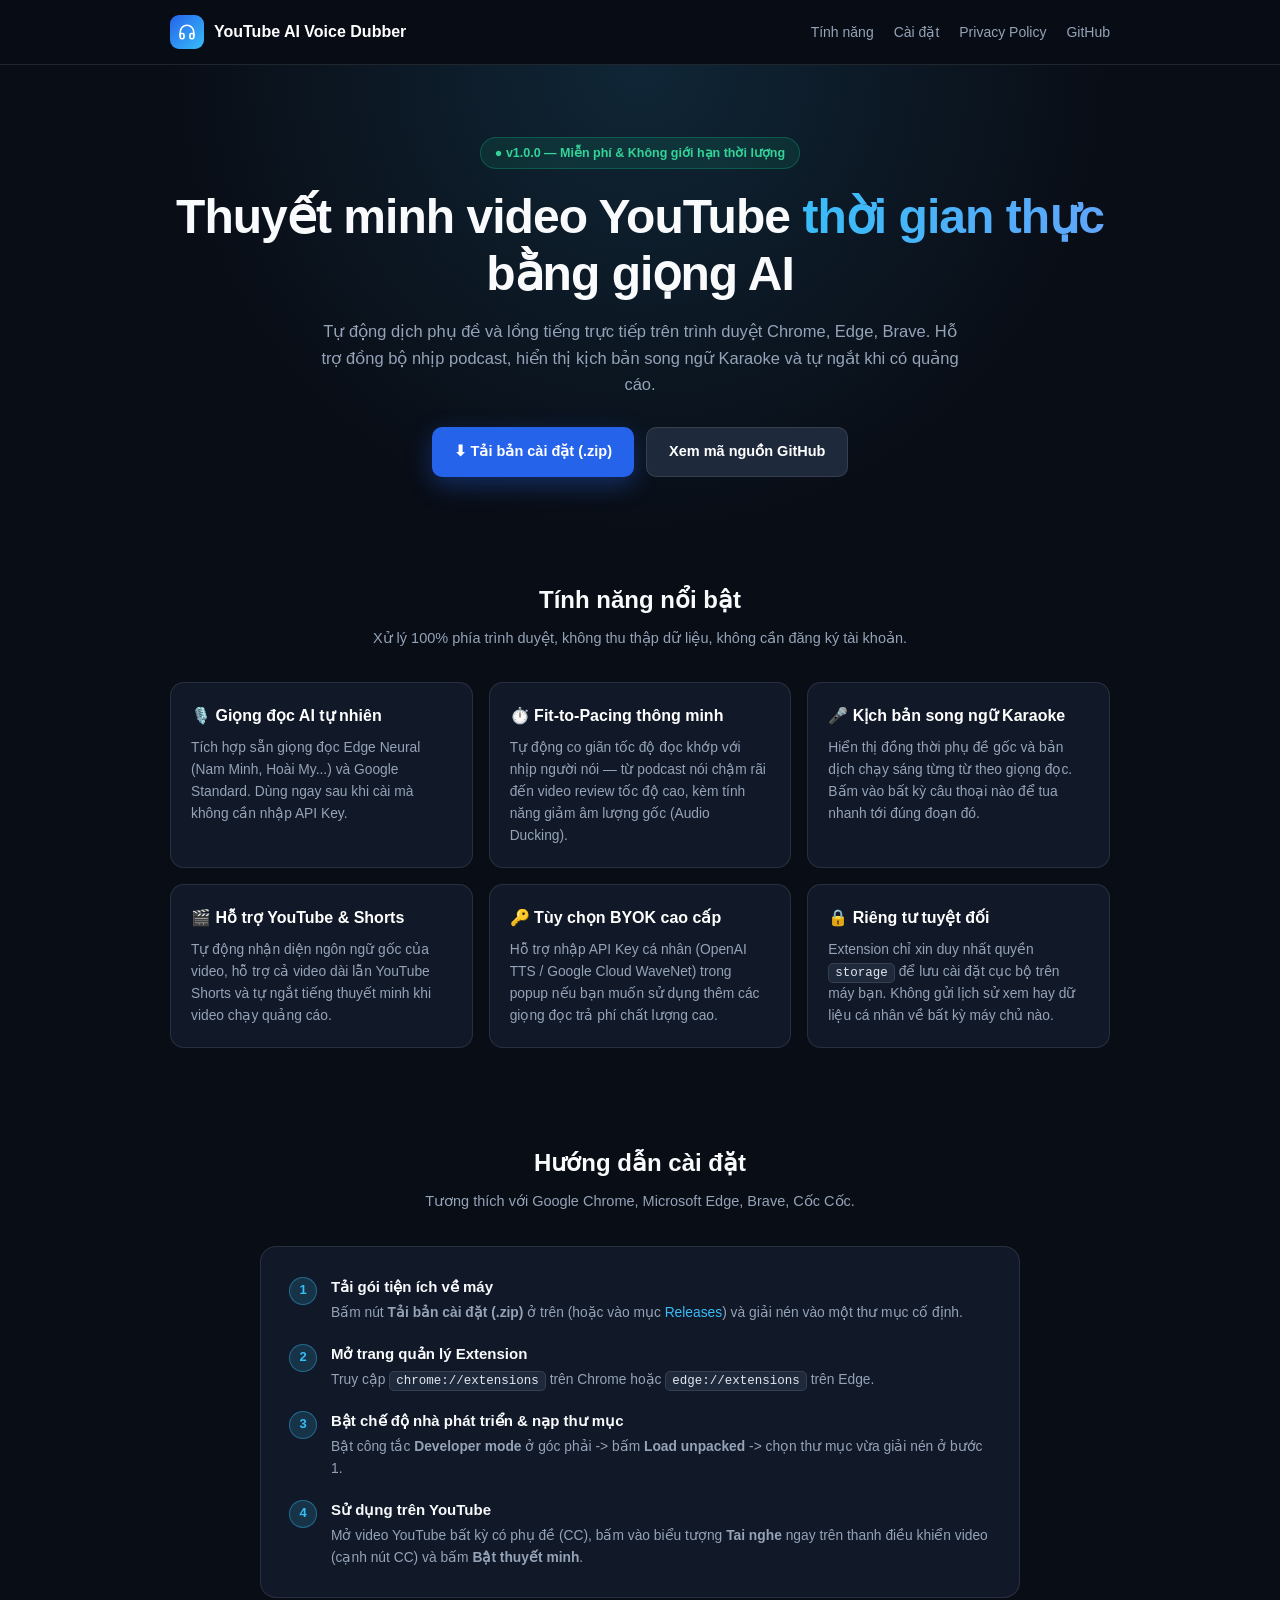
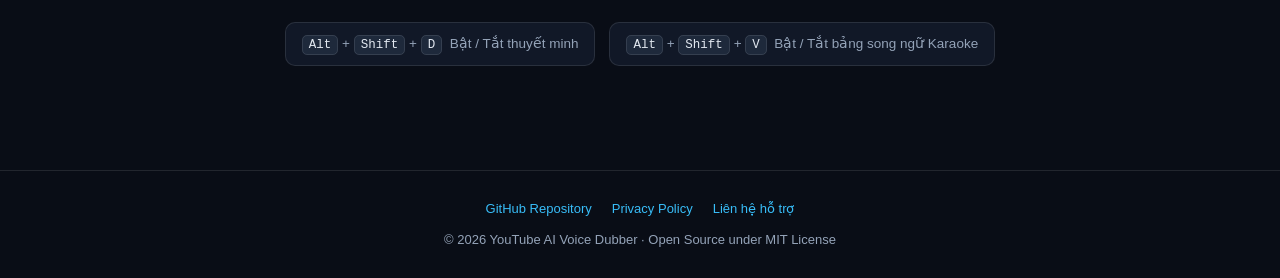
==== docs/index.html @ fad22622 "docs: add landing page and privacy policy for GitHub Pages" ====
<!DOCTYPE html>
<html lang="vi">
<head>
  <meta charset="UTF-8" />
  <meta name="viewport" content="width=device-width, initial-scale=1.0" />
  <title>YouTube AI Voice Dubber — Thuyết minh YouTube thời gian thực</title>
  <meta name="description" content="Tiện ích mở rộng Chrome & Edge tự động dịch phụ đề và lồng tiếng video YouTube theo thời gian thực với giọng đọc AI tự nhiên, miễn phí, hỗ trợ Karaoke song ngữ." />
  <style>
    :root {
      --bg: #090d16;
      --surface: #111827;
      --surface-2: #1e293b;
      --border: rgba(255, 255, 255, 0.1);
      --text: #f8fafc;
      --muted: #94a3b8;
      --accent: #38bdf8;
      --primary: #2563eb;
      --primary-hover: #3b82f6;
      --green: #10b981;
    }
    * { box-sizing: border-box; margin: 0; padding: 0; }
    body {
      background: var(--bg);
      color: var(--text);
      font-family: -apple-system, BlinkMacSystemFont, "Segoe UI", Roboto, sans-serif;
      line-height: 1.6;
      -webkit-font-smoothing: antialiased;
    }
    a { color: var(--accent); text-decoration: none; }
    a:hover { text-decoration: underline; }
    .container {
      max-width: 980px;
      margin: 0 auto;
      padding: 0 20px;
    }
    header {
      border-bottom: 1px solid var(--border);
      background: rgba(9, 13, 22, 0.85);
      backdrop-filter: blur(12px);
      position: sticky;
      top: 0;
      z-index: 50;
    }
    .nav {
      display: flex;
      align-items: center;
      justify-content: space-between;
      height: 64px;
    }
    .brand {
      display: flex;
      align-items: center;
      gap: 10px;
      font-weight: 700;
      font-size: 16px;
      color: #fff;
      text-decoration: none !important;
    }
    .brand-icon {
      width: 34px;
      height: 34px;
      border-radius: 9px;
      background: linear-gradient(135deg, #2563eb, #38bdf8);
      display: grid;
      place-items: center;
    }
    .nav-links {
      display: flex;
      align-items: center;
      gap: 20px;
      font-size: 14px;
    }
    .nav-links a { color: var(--muted); }
    .nav-links a:hover { color: #fff; text-decoration: none; }

    .hero {
      padding: 72px 0 56px;
      text-align: center;
      background: radial-gradient(circle at 50% 0%, rgba(56, 189, 248, 0.14), transparent 60%);
    }
    .badge {
      display: inline-flex;
      align-items: center;
      gap: 8px;
      padding: 5px 14px;
      border-radius: 999px;
      background: rgba(16, 185, 129, 0.12);
      border: 1px solid rgba(16, 185, 129, 0.3);
      color: #34d399;
      font-size: 12.5px;
      font-weight: 600;
      margin-bottom: 20px;
    }
    .hero h1 {
      font-size: clamp(30px, 5vw, 48px);
      font-weight: 800;
      line-height: 1.18;
      letter-spacing: -0.02em;
      margin-bottom: 16px;
    }
    .hero h1 span {
      background: linear-gradient(90deg, #38bdf8, #60a5fa);
      -webkit-background-clip: text;
      -webkit-text-fill-color: transparent;
    }
    .hero p {
      max-width: 650px;
      margin: 0 auto 30px;
      color: var(--muted);
      font-size: 16.5px;
    }
    .cta-group {
      display: flex;
      flex-wrap: wrap;
      justify-content: center;
      gap: 12px;
    }
    .btn {
      display: inline-flex;
      align-items: center;
      gap: 8px;
      padding: 12px 22px;
      border-radius: 10px;
      font-weight: 700;
      font-size: 14.5px;
      transition: transform 0.15s ease, background 0.15s ease;
      text-decoration: none !important;
    }
    .btn:hover { transform: translateY(-1px); }
    .btn-primary {
      background: var(--primary);
      color: #fff;
      box-shadow: 0 8px 24px rgba(37, 99, 235, 0.35);
    }
    .btn-primary:hover { background: var(--primary-hover); }
    .btn-secondary {
      background: var(--surface-2);
      color: #fff;
      border: 1px solid var(--border);
    }
    .btn-secondary:hover { background: #293548; }

    .section { padding: 48px 0; }
    .section-title {
      font-size: 24px;
      font-weight: 700;
      margin-bottom: 8px;
      text-align: center;
    }
    .section-sub {
      color: var(--muted);
      text-align: center;
      margin-bottom: 32px;
      font-size: 14.5px;
    }
    .grid {
      display: grid;
      grid-template-columns: repeat(auto-fit, minmax(280px, 1fr));
      gap: 16px;
    }
    .card {
      background: var(--surface);
      border: 1px solid var(--border);
      border-radius: 14px;
      padding: 20px;
    }
    .card h3 {
      font-size: 16px;
      margin-bottom: 8px;
      color: #fff;
      display: flex;
      align-items: center;
      gap: 8px;
    }
    .card p {
      font-size: 13.8px;
      color: var(--muted);
    }

    .steps {
      background: var(--surface);
      border: 1px solid var(--border);
      border-radius: 16px;
      padding: 28px;
      max-width: 760px;
      margin: 0 auto;
    }
    .step-item {
      display: flex;
      gap: 14px;
      margin-bottom: 18px;
    }
    .step-item:last-child { margin-bottom: 0; }
    .step-num {
      width: 28px;
      height: 28px;
      border-radius: 50%;
      background: rgba(56, 189, 248, 0.16);
      border: 1px solid rgba(56, 189, 248, 0.4);
      color: var(--accent);
      font-weight: 700;
      font-size: 13px;
      display: grid;
      place-items: center;
      flex-shrink: 0;
      margin-top: 2px;
    }
    .step-content h4 { font-size: 15px; margin-bottom: 3px; }
    .step-content p { font-size: 13.8px; color: var(--muted); }
    code, kbd {
      background: var(--surface-2);
      border: 1px solid var(--border);
      border-radius: 5px;
      padding: 2px 6px;
      font-family: ui-monospace, SFMono-Regular, Menlo, monospace;
      font-size: 12.5px;
      color: #e2e8f0;
    }

    .shortcuts {
      display: flex;
      flex-wrap: wrap;
      justify-content: center;
      gap: 14px;
      margin-top: 24px;
    }
    .shortcut-pill {
      background: var(--surface);
      border: 1px solid var(--border);
      padding: 10px 16px;
      border-radius: 10px;
      font-size: 13.5px;
      color: var(--muted);
    }

    footer {
      border-top: 1px solid var(--border);
      margin-top: 56px;
      padding: 28px 0;
      text-align: center;
      font-size: 13px;
      color: var(--muted);
    }
    .footer-links {
      display: flex;
      justify-content: center;
      gap: 20px;
      margin-bottom: 10px;
    }
  </style>
</head>
<body>
  <header>
    <div class="container nav">
      <a class="brand" href="./">
        <span class="brand-icon">
          <svg width="18" height="18" viewBox="0 0 24 24" fill="none" stroke="#fff" stroke-width="2.2" stroke-linecap="round" stroke-linejoin="round">
            <path d="M3 18v-6a9 9 0 0 1 18 0v6"></path>
            <path d="M21 19a2 2 0 0 1-2 2h-1a2 2 0 0 1-2-2v-3a2 2 0 0 1 2-2h3zM3 19a2 2 0 0 0 2 2h1a2 2 0 0 0 2-2v-3a2 2 0 0 0-2-2H3z"></path>
          </svg>
        </span>
        <span>YouTube AI Voice Dubber</span>
      </a>
      <nav class="nav-links">
        <a href="#features">Tính năng</a>
        <a href="#install">Cài đặt</a>
        <a href="./privacy.html">Privacy Policy</a>
        <a href="https://github.com/hoanfnho7/thuyet-minh-youtube" target="_blank" rel="noopener">GitHub</a>
      </nav>
    </div>
  </header>

  <main>
    <section class="hero">
      <div class="container">
        <div class="badge">● v1.0.0 — Miễn phí &amp; Không giới hạn thời lượng</div>
        <h1>Thuyết minh video YouTube <span>thời gian thực</span> bằng giọng AI</h1>
        <p>
          Tự động dịch phụ đề và lồng tiếng trực tiếp trên trình duyệt Chrome, Edge, Brave.
          Hỗ trợ đồng bộ nhịp podcast, hiển thị kịch bản song ngữ Karaoke và tự ngắt khi có quảng cáo.
        </p>
        <div class="cta-group">
          <a class="btn btn-primary" href="https://github.com/hoanfnho7/thuyet-minh-youtube/releases/latest" target="_blank" rel="noopener">
            ⬇ Tải bản cài đặt (.zip)
          </a>
          <a class="btn btn-secondary" href="https://github.com/hoanfnho7/thuyet-minh-youtube" target="_blank" rel="noopener">
            Xem mã nguồn GitHub
          </a>
        </div>
      </div>
    </section>

    <section id="features" class="section">
      <div class="container">
        <h2 class="section-title">Tính năng nổi bật</h2>
        <p class="section-sub">Xử lý 100% phía trình duyệt, không thu thập dữ liệu, không cần đăng ký tài khoản.</p>
        <div class="grid">
          <div class="card">
            <h3>🎙️ Giọng đọc AI tự nhiên</h3>
            <p>Tích hợp sẵn giọng đọc Edge Neural (Nam Minh, Hoài My...) và Google Standard. Dùng ngay sau khi cài mà không cần nhập API Key.</p>
          </div>
          <div class="card">
            <h3>⏱️ Fit-to-Pacing thông minh</h3>
            <p>Tự động co giãn tốc độ đọc khớp với nhịp người nói — từ podcast nói chậm rãi đến video review tốc độ cao, kèm tính năng giảm âm lượng gốc (Audio Ducking).</p>
          </div>
          <div class="card">
            <h3>🎤 Kịch bản song ngữ Karaoke</h3>
            <p>Hiển thị đồng thời phụ đề gốc và bản dịch chạy sáng từng từ theo giọng đọc. Bấm vào bất kỳ câu thoại nào để tua nhanh tới đúng đoạn đó.</p>
          </div>
          <div class="card">
            <h3>🎬 Hỗ trợ YouTube &amp; Shorts</h3>
            <p>Tự động nhận diện ngôn ngữ gốc của video, hỗ trợ cả video dài lẫn YouTube Shorts và tự ngắt tiếng thuyết minh khi video chạy quảng cáo.</p>
          </div>
          <div class="card">
            <h3>🔑 Tùy chọn BYOK cao cấp</h3>
            <p>Hỗ trợ nhập API Key cá nhân (OpenAI TTS / Google Cloud WaveNet) trong popup nếu bạn muốn sử dụng thêm các giọng đọc trả phí chất lượng cao.</p>
          </div>
          <div class="card">
            <h3>🔒 Riêng tư tuyệt đối</h3>
            <p>Extension chỉ xin duy nhất quyền <code>storage</code> để lưu cài đặt cục bộ trên máy bạn. Không gửi lịch sử xem hay dữ liệu cá nhân về bất kỳ máy chủ nào.</p>
          </div>
        </div>
      </div>
    </section>

    <section id="install" class="section">
      <div class="container">
        <h2 class="section-title">Hướng dẫn cài đặt</h2>
        <p class="section-sub">Tương thích với Google Chrome, Microsoft Edge, Brave, Cốc Cốc.</p>
        <div class="steps">
          <div class="step-item">
            <div class="step-num">1</div>
            <div class="step-content">
              <h4>Tải gói tiện ích về máy</h4>
              <p>Bấm nút <strong>Tải bản cài đặt (.zip)</strong> ở trên (hoặc vào mục <a href="https://github.com/hoanfnho7/thuyet-minh-youtube/releases" target="_blank" rel="noopener">Releases</a>) và giải nén vào một thư mục cố định.</p>
            </div>
          </div>
          <div class="step-item">
            <div class="step-num">2</div>
            <div class="step-content">
              <h4>Mở trang quản lý Extension</h4>
              <p>Truy cập <code>chrome://extensions</code> trên Chrome hoặc <code>edge://extensions</code> trên Edge.</p>
            </div>
          </div>
          <div class="step-item">
            <div class="step-num">3</div>
            <div class="step-content">
              <h4>Bật chế độ nhà phát triển &amp; nạp thư mục</h4>
              <p>Bật công tắc <strong>Developer mode</strong> ở góc phải -> bấm <strong>Load unpacked</strong> -> chọn thư mục vừa giải nén ở bước 1.</p>
            </div>
          </div>
          <div class="step-item">
            <div class="step-num">4</div>
            <div class="step-content">
              <h4>Sử dụng trên YouTube</h4>
              <p>Mở video YouTube bất kỳ có phụ đề (CC), bấm vào biểu tượng <strong>Tai nghe</strong> ngay trên thanh điều khiển video (cạnh nút CC) và bấm <strong>Bật thuyết minh</strong>.</p>
            </div>
          </div>
        </div>

        <div class="shortcuts">
          <div class="shortcut-pill"><kbd>Alt</kbd> + <kbd>Shift</kbd> + <kbd>D</kbd> &nbsp;Bật / Tắt thuyết minh</div>
          <div class="shortcut-pill"><kbd>Alt</kbd> + <kbd>Shift</kbd> + <kbd>V</kbd> &nbsp;Bật / Tắt bảng song ngữ Karaoke</div>
        </div>
      </div>
    </section>
  </main>

  <footer>
    <div class="container">
      <div class="footer-links">
        <a href="https://github.com/hoanfnho7/thuyet-minh-youtube" target="_blank" rel="noopener">GitHub Repository</a>
        <a href="./privacy.html">Privacy Policy</a>
        <a href="mailto:lhoangnhon09@gmail.com">Liên hệ hỗ trợ</a>
      </div>
      <p>© 2026 YouTube AI Voice Dubber · Open Source under MIT License</p>
    </div>
  </footer>
</body>
</html>
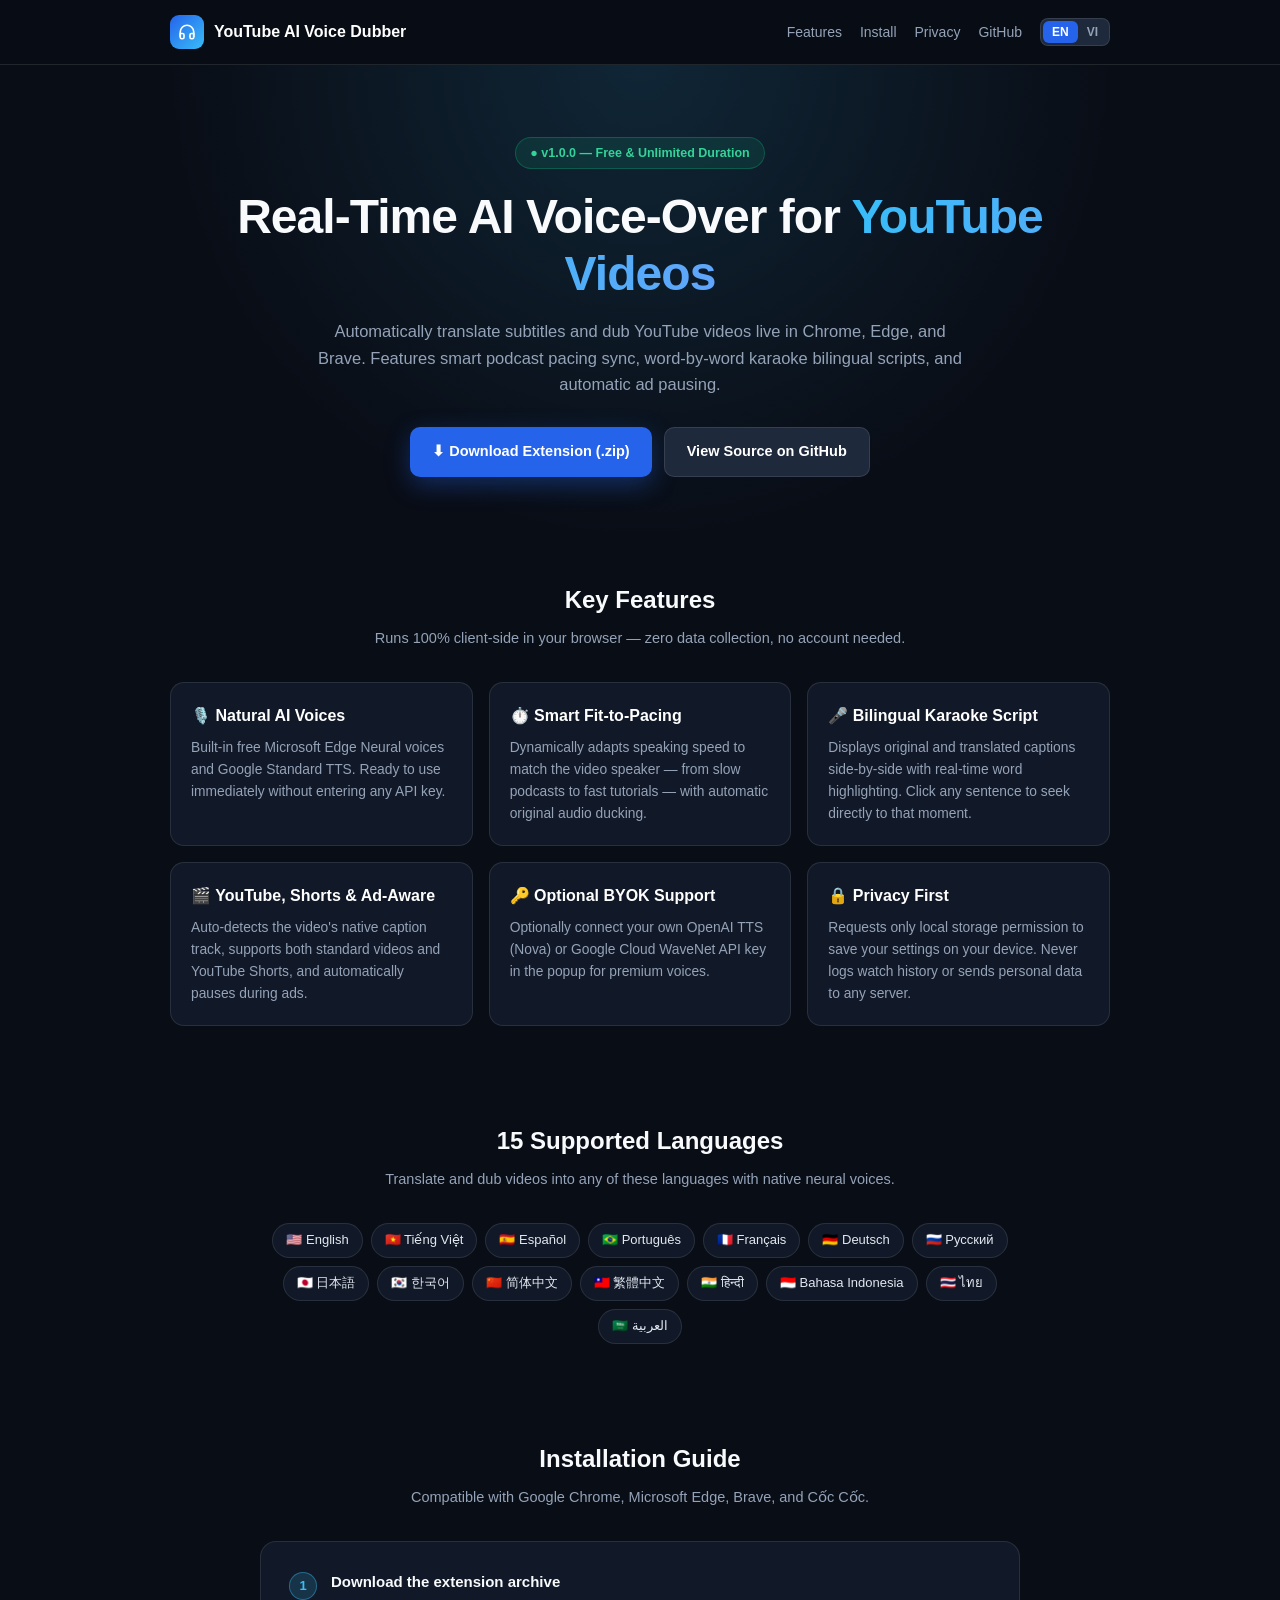
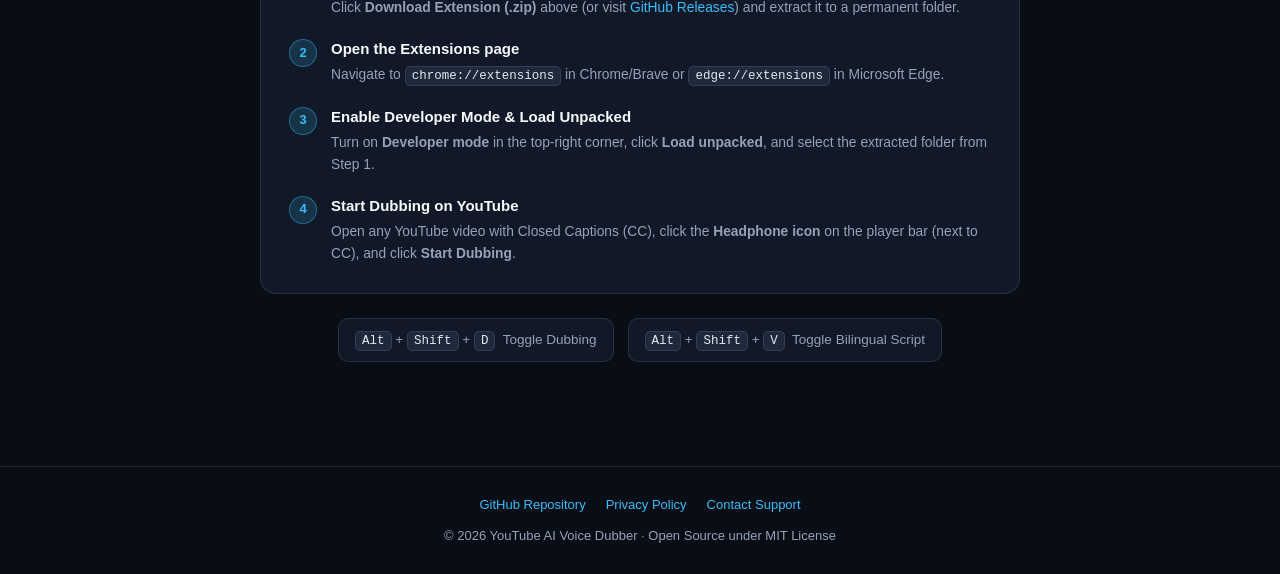
==== commit 6ca19526: "feat: add 15 languages i18n support and bilingual landing page" ====
--- a/docs/index.html
+++ b/docs/index.html
@@ -1,10 +1,10 @@
 <!DOCTYPE html>
-<html lang="vi">
+<html lang="en">
 <head>
   <meta charset="UTF-8" />
   <meta name="viewport" content="width=device-width, initial-scale=1.0" />
-  <title>YouTube AI Voice Dubber — Thuyết minh YouTube thời gian thực</title>
-  <meta name="description" content="Tiện ích mở rộng Chrome & Edge tự động dịch phụ đề và lồng tiếng video YouTube theo thời gian thực với giọng đọc AI tự nhiên, miễn phí, hỗ trợ Karaoke song ngữ." />
+  <title>YouTube AI Voice Dubber — Real-Time AI Video Dubbing</title>
+  <meta name="description" content="Free Chrome & Edge extension for real-time YouTube subtitle translation and natural AI voice-over with bilingual karaoke subtitles." />
   <style>
     :root {
       --bg: #090d16;
@@ -16,7 +16,6 @@
       --accent: #38bdf8;
       --primary: #2563eb;
       --primary-hover: #3b82f6;
-      --green: #10b981;
     }
     * { box-sizing: border-box; margin: 0; padding: 0; }
     body {
@@ -46,6 +45,7 @@
       align-items: center;
       justify-content: space-between;
       height: 64px;
+      gap: 12px;
     }
     .brand {
       display: flex;
@@ -63,15 +63,38 @@
       background: linear-gradient(135deg, #2563eb, #38bdf8);
       display: grid;
       place-items: center;
+      flex-shrink: 0;
     }
     .nav-links {
       display: flex;
       align-items: center;
-      gap: 20px;
+      gap: 18px;
       font-size: 14px;
     }
     .nav-links a { color: var(--muted); }
     .nav-links a:hover { color: #fff; text-decoration: none; }
+    .lang-switch {
+      display: inline-flex;
+      background: var(--surface-2);
+      border: 1px solid var(--border);
+      border-radius: 8px;
+      padding: 2px;
+    }
+    .lang-btn {
+      background: transparent;
+      border: none;
+      color: var(--muted);
+      font-size: 12px;
+      font-weight: 700;
+      padding: 4px 9px;
+      border-radius: 6px;
+      cursor: pointer;
+      transition: all 0.15s ease;
+    }
+    .lang-btn.active {
+      background: var(--primary);
+      color: #fff;
+    }
 
     .hero {
       padding: 72px 0 56px;
@@ -104,7 +127,7 @@
       -webkit-text-fill-color: transparent;
     }
     .hero p {
-      max-width: 650px;
+      max-width: 660px;
       margin: 0 auto 30px;
       color: var(--muted);
       font-size: 16.5px;
@@ -175,6 +198,23 @@
     .card p {
       font-size: 13.8px;
       color: var(--muted);
+    }
+
+    .lang-pills {
+      display: flex;
+      flex-wrap: wrap;
+      justify-content: center;
+      gap: 8px;
+      max-width: 780px;
+      margin: 0 auto;
+    }
+    .lang-pill {
+      background: var(--surface);
+      border: 1px solid var(--border);
+      padding: 6px 13px;
+      border-radius: 999px;
+      font-size: 13px;
+      color: #e2e8f0;
     }
 
     .steps {
@@ -246,6 +286,9 @@
       justify-content: center;
       gap: 20px;
       margin-bottom: 10px;
+    }
+    @media (max-width: 640px) {
+      .nav-links a.hide-mobile { display: none; }
     }
   </style>
 </head>
@@ -262,10 +305,14 @@
         <span>YouTube AI Voice Dubber</span>
       </a>
       <nav class="nav-links">
-        <a href="#features">Tính năng</a>
-        <a href="#install">Cài đặt</a>
-        <a href="./privacy.html">Privacy Policy</a>
-        <a href="https://github.com/hoanfnho7/thuyet-minh-youtube" target="_blank" rel="noopener">GitHub</a>
+        <a class="hide-mobile" href="#features" data-i18n="navFeatures">Features</a>
+        <a class="hide-mobile" href="#install" data-i18n="navInstall">Install</a>
+        <a href="./privacy.html">Privacy</a>
+        <a class="hide-mobile" href="https://github.com/hoanfnho7/thuyet-minh-youtube" target="_blank" rel="noopener">GitHub</a>
+        <div class="lang-switch" role="group" aria-label="Language switcher">
+          <button type="button" class="lang-btn" id="btnEn" onclick="setLang('en')">EN</button>
+          <button type="button" class="lang-btn" id="btnVi" onclick="setLang('vi')">VI</button>
+        </div>
       </nav>
     </div>
   </header>
@@ -273,18 +320,18 @@
   <main>
     <section class="hero">
       <div class="container">
-        <div class="badge">● v1.0.0 — Miễn phí &amp; Không giới hạn thời lượng</div>
-        <h1>Thuyết minh video YouTube <span>thời gian thực</span> bằng giọng AI</h1>
-        <p>
-          Tự động dịch phụ đề và lồng tiếng trực tiếp trên trình duyệt Chrome, Edge, Brave.
-          Hỗ trợ đồng bộ nhịp podcast, hiển thị kịch bản song ngữ Karaoke và tự ngắt khi có quảng cáo.
+        <div class="badge" data-i18n="heroBadge">● v1.0.0 — Free &amp; Unlimited Duration</div>
+        <h1 data-i18n-html="heroTitle">Real-Time AI Voice-Over for <span>YouTube Videos</span></h1>
+        <p data-i18n="heroDesc">
+          Automatically translate subtitles and dub YouTube videos live in Chrome, Edge, and Brave.
+          Features smart podcast pacing sync, word-by-word karaoke bilingual scripts, and automatic ad pausing.
         </p>
         <div class="cta-group">
-          <a class="btn btn-primary" href="https://github.com/hoanfnho7/thuyet-minh-youtube/releases/latest" target="_blank" rel="noopener">
-            ⬇ Tải bản cài đặt (.zip)
+          <a class="btn btn-primary" href="https://github.com/hoanfnho7/thuyet-minh-youtube/releases/latest" target="_blank" rel="noopener" data-i18n="ctaDownload">
+            ⬇ Download Extension (.zip)
           </a>
-          <a class="btn btn-secondary" href="https://github.com/hoanfnho7/thuyet-minh-youtube" target="_blank" rel="noopener">
-            Xem mã nguồn GitHub
+          <a class="btn btn-secondary" href="https://github.com/hoanfnho7/thuyet-minh-youtube" target="_blank" rel="noopener" data-i18n="ctaGithub">
+            View Source on GitHub
           </a>
         </div>
       </div>
@@ -292,75 +339,99 @@
 
     <section id="features" class="section">
       <div class="container">
-        <h2 class="section-title">Tính năng nổi bật</h2>
-        <p class="section-sub">Xử lý 100% phía trình duyệt, không thu thập dữ liệu, không cần đăng ký tài khoản.</p>
+        <h2 class="section-title" data-i18n="featTitle">Key Features</h2>
+        <p class="section-sub" data-i18n="featSub">Runs 100% client-side in your browser — zero data collection, no account needed.</p>
         <div class="grid">
           <div class="card">
-            <h3>🎙️ Giọng đọc AI tự nhiên</h3>
-            <p>Tích hợp sẵn giọng đọc Edge Neural (Nam Minh, Hoài My...) và Google Standard. Dùng ngay sau khi cài mà không cần nhập API Key.</p>
+            <h3 data-i18n="f1Title">🎙️ Natural AI Voices</h3>
+            <p data-i18n="f1Desc">Built-in free Microsoft Edge Neural voices and Google Standard TTS. Ready to use immediately without entering any API key.</p>
           </div>
           <div class="card">
-            <h3>⏱️ Fit-to-Pacing thông minh</h3>
-            <p>Tự động co giãn tốc độ đọc khớp với nhịp người nói — từ podcast nói chậm rãi đến video review tốc độ cao, kèm tính năng giảm âm lượng gốc (Audio Ducking).</p>
+            <h3 data-i18n="f2Title">⏱️ Smart Fit-to-Pacing</h3>
+            <p data-i18n="f2Desc">Dynamically adapts speaking speed to match the video speaker — from slow podcasts to fast tutorials — with automatic original audio ducking.</p>
           </div>
           <div class="card">
-            <h3>🎤 Kịch bản song ngữ Karaoke</h3>
-            <p>Hiển thị đồng thời phụ đề gốc và bản dịch chạy sáng từng từ theo giọng đọc. Bấm vào bất kỳ câu thoại nào để tua nhanh tới đúng đoạn đó.</p>
+            <h3 data-i18n="f3Title">🎤 Bilingual Karaoke Script</h3>
+            <p data-i18n="f3Desc">Displays original and translated captions side-by-side with real-time word highlighting. Click any sentence to seek directly to that moment.</p>
           </div>
           <div class="card">
-            <h3>🎬 Hỗ trợ YouTube &amp; Shorts</h3>
-            <p>Tự động nhận diện ngôn ngữ gốc của video, hỗ trợ cả video dài lẫn YouTube Shorts và tự ngắt tiếng thuyết minh khi video chạy quảng cáo.</p>
+            <h3 data-i18n="f4Title">🎬 YouTube, Shorts &amp; Ad-Aware</h3>
+            <p data-i18n="f4Desc">Auto-detects the video's native caption track, supports both standard videos and YouTube Shorts, and automatically pauses during ads.</p>
           </div>
           <div class="card">
-            <h3>🔑 Tùy chọn BYOK cao cấp</h3>
-            <p>Hỗ trợ nhập API Key cá nhân (OpenAI TTS / Google Cloud WaveNet) trong popup nếu bạn muốn sử dụng thêm các giọng đọc trả phí chất lượng cao.</p>
+            <h3 data-i18n="f5Title">🔑 Optional BYOK Support</h3>
+            <p data-i18n="f5Desc">Optionally connect your own OpenAI TTS (Nova) or Google Cloud WaveNet API key in the popup for premium voices.</p>
           </div>
           <div class="card">
-            <h3>🔒 Riêng tư tuyệt đối</h3>
-            <p>Extension chỉ xin duy nhất quyền <code>storage</code> để lưu cài đặt cục bộ trên máy bạn. Không gửi lịch sử xem hay dữ liệu cá nhân về bất kỳ máy chủ nào.</p>
+            <h3 data-i18n="f6Title">🔒 Privacy First</h3>
+            <p data-i18n="f6Desc">Requests only local storage permission to save your settings on your device. Never logs watch history or sends personal data to any server.</p>
           </div>
         </div>
       </div>
     </section>
 
+    <section class="section">
+      <div class="container">
+        <h2 class="section-title" data-i18n="langTitle">15 Supported Languages</h2>
+        <p class="section-sub" data-i18n="langSub">Translate and dub videos into any of these languages with native neural voices.</p>
+        <div class="lang-pills">
+          <span class="lang-pill">🇺🇸 English</span>
+          <span class="lang-pill">🇻🇳 Tiếng Việt</span>
+          <span class="lang-pill">🇪🇸 Español</span>
+          <span class="lang-pill">🇧🇷 Português</span>
+          <span class="lang-pill">🇫🇷 Français</span>
+          <span class="lang-pill">🇩🇪 Deutsch</span>
+          <span class="lang-pill">🇷🇺 Русский</span>
+          <span class="lang-pill">🇯🇵 日本語</span>
+          <span class="lang-pill">🇰🇷 한국어</span>
+          <span class="lang-pill">🇨🇳 简体中文</span>
+          <span class="lang-pill">🇹🇼 繁體中文</span>
+          <span class="lang-pill">🇮🇳 हिन्दी</span>
+          <span class="lang-pill">🇮🇩 Bahasa Indonesia</span>
+          <span class="lang-pill">🇹🇭 ไทย</span>
+          <span class="lang-pill">🇸🇦 العربية</span>
+        </div>
+      </div>
+    </section>
+
     <section id="install" class="section">
       <div class="container">
-        <h2 class="section-title">Hướng dẫn cài đặt</h2>
-        <p class="section-sub">Tương thích với Google Chrome, Microsoft Edge, Brave, Cốc Cốc.</p>
+        <h2 class="section-title" data-i18n="instTitle">Installation Guide</h2>
+        <p class="section-sub" data-i18n="instSub">Compatible with Google Chrome, Microsoft Edge, Brave, and Cốc Cốc.</p>
         <div class="steps">
           <div class="step-item">
             <div class="step-num">1</div>
             <div class="step-content">
-              <h4>Tải gói tiện ích về máy</h4>
-              <p>Bấm nút <strong>Tải bản cài đặt (.zip)</strong> ở trên (hoặc vào mục <a href="https://github.com/hoanfnho7/thuyet-minh-youtube/releases" target="_blank" rel="noopener">Releases</a>) và giải nén vào một thư mục cố định.</p>
+              <h4 data-i18n="s1Title">Download the extension archive</h4>
+              <p data-i18n-html="s1Desc">Click <strong>Download Extension (.zip)</strong> above (or visit <a href="https://github.com/hoanfnho7/thuyet-minh-youtube/releases" target="_blank" rel="noopener">GitHub Releases</a>) and extract it to a permanent folder.</p>
             </div>
           </div>
           <div class="step-item">
             <div class="step-num">2</div>
             <div class="step-content">
-              <h4>Mở trang quản lý Extension</h4>
-              <p>Truy cập <code>chrome://extensions</code> trên Chrome hoặc <code>edge://extensions</code> trên Edge.</p>
+              <h4 data-i18n="s2Title">Open the Extensions page</h4>
+              <p data-i18n-html="s2Desc">Navigate to <code>chrome://extensions</code> in Chrome/Brave or <code>edge://extensions</code> in Microsoft Edge.</p>
             </div>
           </div>
           <div class="step-item">
             <div class="step-num">3</div>
             <div class="step-content">
-              <h4>Bật chế độ nhà phát triển &amp; nạp thư mục</h4>
-              <p>Bật công tắc <strong>Developer mode</strong> ở góc phải -> bấm <strong>Load unpacked</strong> -> chọn thư mục vừa giải nén ở bước 1.</p>
+              <h4 data-i18n="s3Title">Enable Developer Mode &amp; Load Unpacked</h4>
+              <p data-i18n-html="s3Desc">Turn on <strong>Developer mode</strong> in the top-right corner, click <strong>Load unpacked</strong>, and select the extracted folder from Step 1.</p>
             </div>
           </div>
           <div class="step-item">
             <div class="step-num">4</div>
             <div class="step-content">
-              <h4>Sử dụng trên YouTube</h4>
-              <p>Mở video YouTube bất kỳ có phụ đề (CC), bấm vào biểu tượng <strong>Tai nghe</strong> ngay trên thanh điều khiển video (cạnh nút CC) và bấm <strong>Bật thuyết minh</strong>.</p>
+              <h4 data-i18n="s4Title">Start Dubbing on YouTube</h4>
+              <p data-i18n-html="s4Desc">Open any YouTube video with Closed Captions (CC), click the <strong>Headphone icon</strong> on the player bar (next to CC), and click <strong>Start Dubbing</strong>.</p>
             </div>
           </div>
         </div>
 
         <div class="shortcuts">
-          <div class="shortcut-pill"><kbd>Alt</kbd> + <kbd>Shift</kbd> + <kbd>D</kbd> &nbsp;Bật / Tắt thuyết minh</div>
-          <div class="shortcut-pill"><kbd>Alt</kbd> + <kbd>Shift</kbd> + <kbd>V</kbd> &nbsp;Bật / Tắt bảng song ngữ Karaoke</div>
+          <div class="shortcut-pill"><kbd>Alt</kbd> + <kbd>Shift</kbd> + <kbd>D</kbd> &nbsp;<span data-i18n="scDub">Toggle Dubbing</span></div>
+          <div class="shortcut-pill"><kbd>Alt</kbd> + <kbd>Shift</kbd> + <kbd>V</kbd> &nbsp;<span data-i18n="scScript">Toggle Bilingual Script</span></div>
         </div>
       </div>
     </section>
@@ -371,10 +442,112 @@
       <div class="footer-links">
         <a href="https://github.com/hoanfnho7/thuyet-minh-youtube" target="_blank" rel="noopener">GitHub Repository</a>
         <a href="./privacy.html">Privacy Policy</a>
-        <a href="mailto:lhoangnhon09@gmail.com">Liên hệ hỗ trợ</a>
+        <a href="mailto:lhoangnhon09@gmail.com" data-i18n="footerContact">Contact Support</a>
       </div>
       <p>© 2026 YouTube AI Voice Dubber · Open Source under MIT License</p>
     </div>
   </footer>
+
+  <script>
+    const I18N = {
+      en: {
+        navFeatures: "Features",
+        navInstall: "Install",
+        heroBadge: "● v1.0.0 — Free & Unlimited Duration",
+        heroTitle: "Real-Time AI Voice-Over for <span>YouTube Videos</span>",
+        heroDesc: "Automatically translate subtitles and dub YouTube videos live in Chrome, Edge, and Brave. Features smart podcast pacing sync, word-by-word karaoke bilingual scripts, and automatic ad pausing.",
+        ctaDownload: "⬇ Download Extension (.zip)",
+        ctaGithub: "View Source on GitHub",
+        featTitle: "Key Features",
+        featSub: "Runs 100% client-side in your browser — zero data collection, no account needed.",
+        f1Title: "🎙️ Natural AI Voices",
+        f1Desc: "Built-in free Microsoft Edge Neural voices and Google Standard TTS. Ready to use immediately without entering any API key.",
+        f2Title: "⏱️ Smart Fit-to-Pacing",
+        f2Desc: "Dynamically adapts speaking speed to match the video speaker — from slow podcasts to fast tutorials — with automatic original audio ducking.",
+        f3Title: "🎤 Bilingual Karaoke Script",
+        f3Desc: "Displays original and translated captions side-by-side with real-time word highlighting. Click any sentence to seek directly to that moment.",
+        f4Title: "🎬 YouTube, Shorts & Ad-Aware",
+        f4Desc: "Auto-detects the video's native caption track, supports both standard videos and YouTube Shorts, and automatically pauses during ads.",
+        f5Title: "🔑 Optional BYOK Support",
+        f5Desc: "Optionally connect your own OpenAI TTS (Nova) or Google Cloud WaveNet API key in the popup for premium voices.",
+        f6Title: "🔒 Privacy First",
+        f6Desc: "Requests only local storage permission to save your settings on your device. Never logs watch history or sends personal data to any server.",
+        langTitle: "15 Supported Languages",
+        langSub: "Translate and dub videos into any of these languages with native neural voices.",
+        instTitle: "Installation Guide",
+        instSub: "Compatible with Google Chrome, Microsoft Edge, Brave, and Cốc Cốc.",
+        s1Title: "Download the extension archive",
+        s1Desc: 'Click <strong>Download Extension (.zip)</strong> above (or visit <a href="https://github.com/hoanfnho7/thuyet-minh-youtube/releases" target="_blank" rel="noopener">GitHub Releases</a>) and extract it to a permanent folder.',
+        s2Title: "Open the Extensions page",
+        s2Desc: "Navigate to <code>chrome://extensions</code> in Chrome/Brave or <code>edge://extensions</code> in Microsoft Edge.",
+        s3Title: "Enable Developer Mode & Load Unpacked",
+        s3Desc: "Turn on <strong>Developer mode</strong> in the top-right corner, click <strong>Load unpacked</strong>, and select the extracted folder from Step 1.",
+        s4Title: "Start Dubbing on YouTube",
+        s4Desc: "Open any YouTube video with Closed Captions (CC), click the <strong>Headphone icon</strong> on the player bar (next to CC), and click <strong>Start Dubbing</strong>.",
+        scDub: "Toggle Dubbing",
+        scScript: "Toggle Bilingual Script",
+        footerContact: "Contact Support"
+      },
+      vi: {
+        navFeatures: "Tính năng",
+        navInstall: "Cài đặt",
+        heroBadge: "● v1.0.0 — Miễn phí & Không giới hạn thời lượng",
+        heroTitle: "Thuyết minh video YouTube <span>thời gian thực</span> bằng giọng AI",
+        heroDesc: "Tự động dịch phụ đề và lồng tiếng trực tiếp trên trình duyệt Chrome, Edge, Brave. Hỗ trợ đồng bộ nhịp podcast, hiển thị kịch bản song ngữ Karaoke và tự ngắt khi có quảng cáo.",
+        ctaDownload: "⬇ Tải bản cài đặt (.zip)",
+        ctaGithub: "Xem mã nguồn GitHub",
+        featTitle: "Tính năng nổi bật",
+        featSub: "Xử lý 100% phía trình duyệt, không thu thập dữ liệu, không cần đăng ký tài khoản.",
+        f1Title: "🎙️ Giọng đọc AI tự nhiên",
+        f1Desc: "Tích hợp sẵn giọng đọc Edge Neural (Nam Minh, Hoài My...) và Google Standard. Dùng ngay sau khi cài mà không cần nhập API Key.",
+        f2Title: "⏱️ Fit-to-Pacing thông minh",
+        f2Desc: "Tự động co giãn tốc độ đọc khớp với nhịp người nói — từ podcast nói chậm rãi đến video tốc độ cao, kèm tính năng giảm âm lượng gốc (Audio Ducking).",
+        f3Title: "🎤 Kịch bản song ngữ Karaoke",
+        f3Desc: "Hiển thị đồng thời phụ đề gốc và bản dịch chạy sáng từng từ theo giọng đọc. Bấm vào bất kỳ câu thoại nào để tua nhanh tới đúng đoạn đó.",
+        f4Title: "🎬 Hỗ trợ YouTube & Shorts",
+        f4Desc: "Tự động nhận diện ngôn ngữ gốc của video, hỗ trợ cả video dài lẫn YouTube Shorts và tự ngắt tiếng thuyết minh khi video chạy quảng cáo.",
+        f5Title: "🔑 Tùy chọn BYOK cao cấp",
+        f5Desc: "Hỗ trợ nhập API Key cá nhân (OpenAI TTS / Google Cloud WaveNet) trong popup nếu bạn muốn sử dụng thêm các giọng đọc trả phí chất lượng cao.",
+        f6Title: "🔒 Riêng tư tuyệt đối",
+        f6Desc: "Extension chỉ xin duy nhất quyền storage để lưu cài đặt cục bộ trên máy bạn. Không gửi lịch sử xem hay dữ liệu cá nhân về bất kỳ máy chủ nào.",
+        langTitle: "Hỗ trợ 15 ngôn ngữ phổ biến",
+        langSub: "Dịch phụ đề và lồng tiếng sang 15 ngôn ngữ với giọng đọc Neural bản xứ.",
+        instTitle: "Hướng dẫn cài đặt",
+        instSub: "Tương thích với Google Chrome, Microsoft Edge, Brave, Cốc Cốc.",
+        s1Title: "Tải gói tiện ích về máy",
+        s1Desc: 'Bấm nút <strong>Tải bản cài đặt (.zip)</strong> ở trên (hoặc vào mục <a href="https://github.com/hoanfnho7/thuyet-minh-youtube/releases" target="_blank" rel="noopener">Releases</a>) và giải nén vào một thư mục cố định.',
+        s2Title: "Mở trang quản lý Extension",
+        s2Desc: "Truy cập <code>chrome://extensions</code> trên Chrome/Brave hoặc <code>edge://extensions</code> trên Edge.",
+        s3Title: "Bật chế độ nhà phát triển & nạp thư mục",
+        s3Desc: "Bật công tắc <strong>Developer mode</strong> ở góc phải -> bấm <strong>Load unpacked</strong> -> chọn thư mục vừa giải nén ở bước 1.",
+        s4Title: "Sử dụng trên YouTube",
+        s4Desc: "Mở video YouTube bất kỳ có phụ đề (CC), bấm vào biểu tượng <strong>Tai nghe</strong> ngay trên thanh điều khiển video (cạnh nút CC) và bấm <strong>Bật thuyết minh</strong>.",
+        scDub: "Bật / Tắt thuyết minh",
+        scScript: "Bật / Tắt bảng song ngữ Karaoke",
+        footerContact: "Liên hệ hỗ trợ"
+      }
+    };
+
+    function setLang(lang) {
+      const dict = I18N[lang] || I18N.en;
+      document.documentElement.lang = lang;
+      localStorage.setItem("yt_dub_landing_lang", lang);
+      document.getElementById("btnEn").classList.toggle("active", lang === "en");
+      document.getElementById("btnVi").classList.toggle("active", lang === "vi");
+
+      document.querySelectorAll("[data-i18n]").forEach((el) => {
+        const key = el.getAttribute("data-i18n");
+        if (dict[key]) el.textContent = dict[key];
+      });
+      document.querySelectorAll("[data-i18n-html]").forEach((el) => {
+        const key = el.getAttribute("data-i18n-html");
+        if (dict[key]) el.innerHTML = dict[key];
+      });
+    }
+
+    const saved = localStorage.getItem("yt_dub_landing_lang");
+    const defaultLang = saved || ((navigator.language || "").toLowerCase().startsWith("vi") ? "vi" : "en");
+    setLang(defaultLang);
+  </script>
 </body>
 </html>
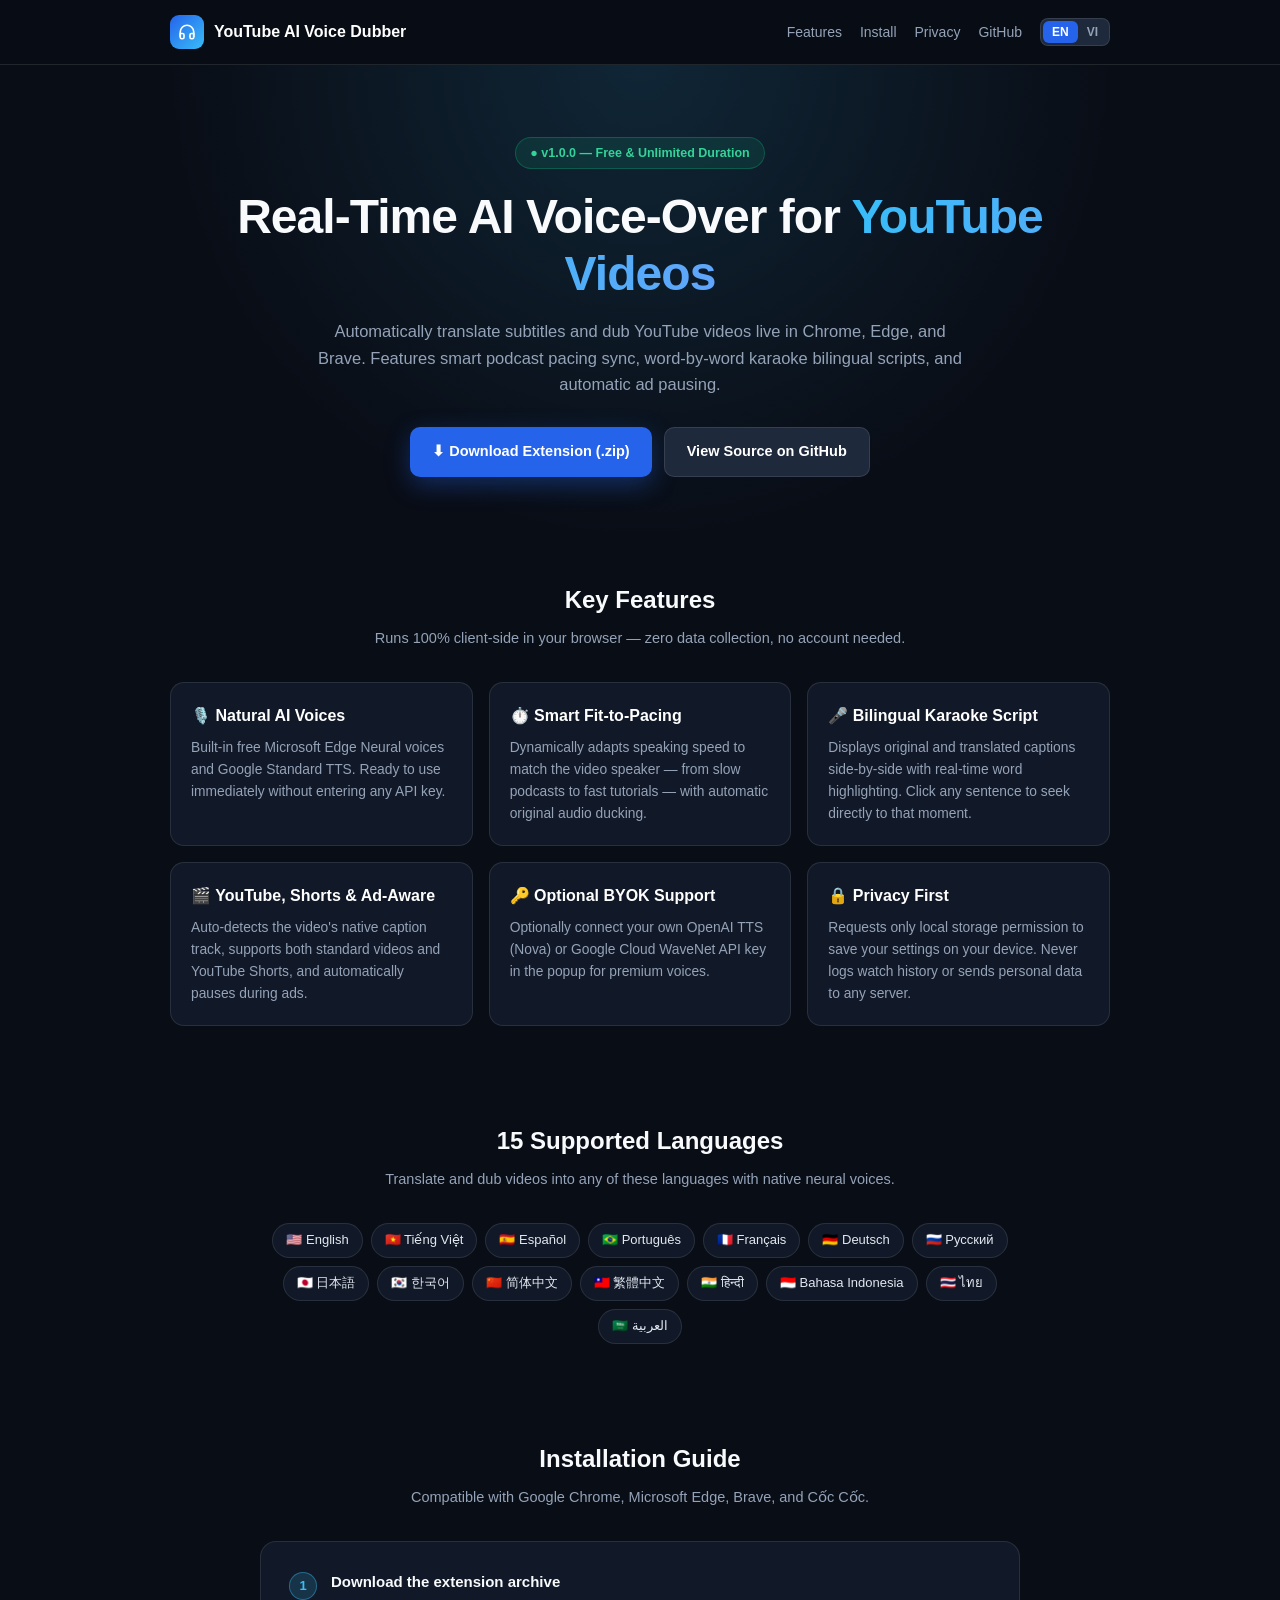
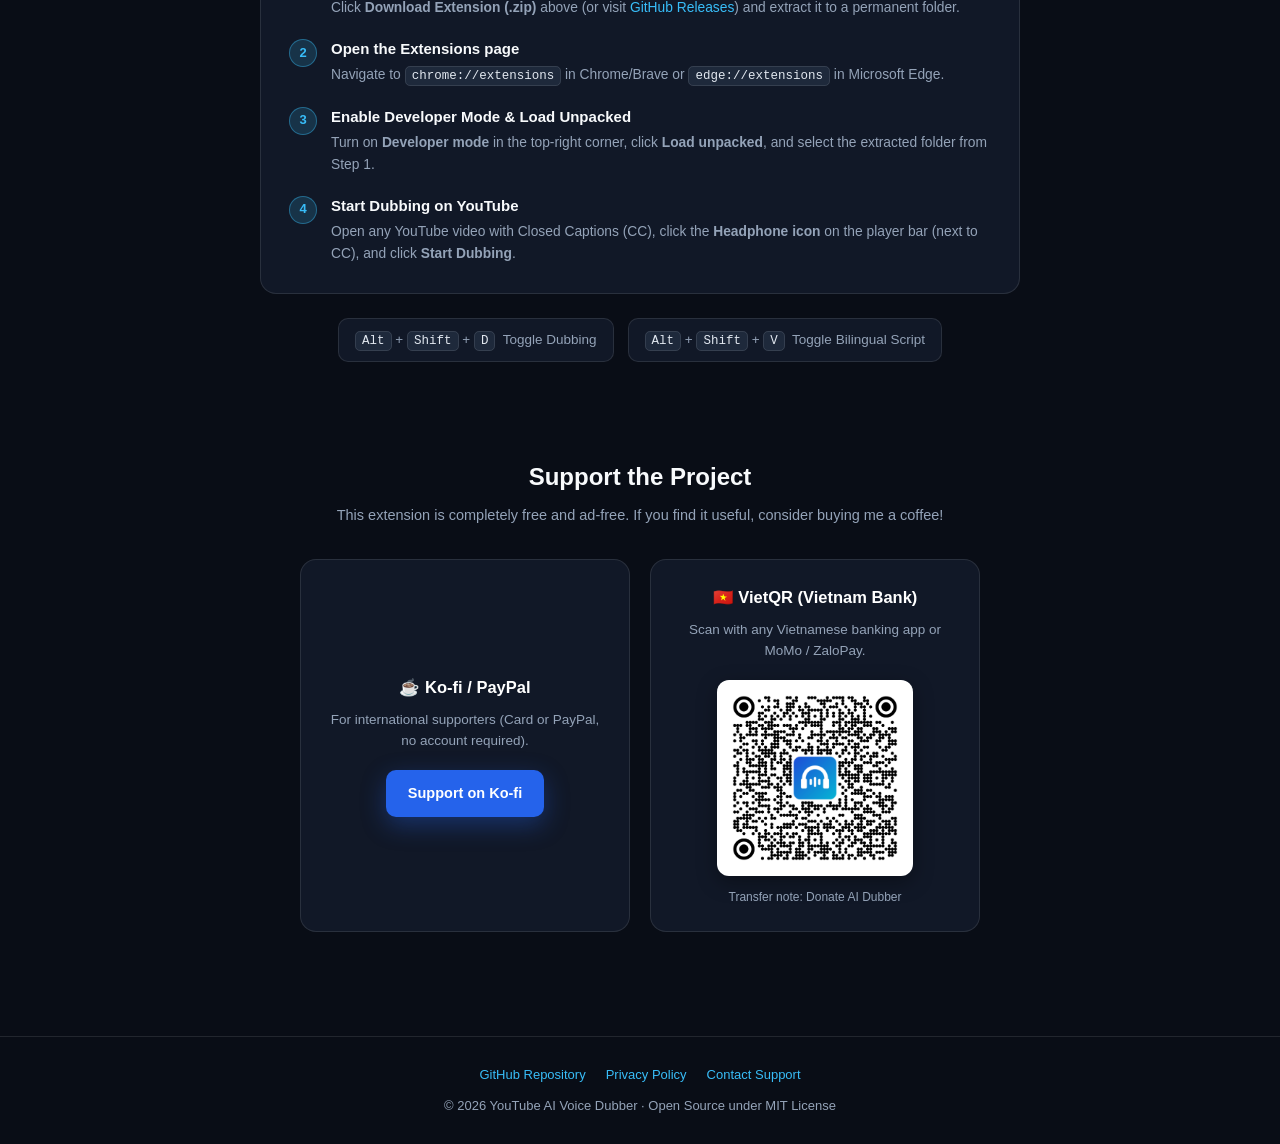
==== commit dbb8adde: "docs: add Ko-fi and VietQR donation section to landing page" ====
--- a/docs/index.html
+++ b/docs/index.html
@@ -289,6 +289,51 @@
     }
     @media (max-width: 640px) {
       .nav-links a.hide-mobile { display: none; }
+    }
+    .donate-grid {
+      display: grid;
+      grid-template-columns: repeat(auto-fit, minmax(260px, 1fr));
+      gap: 20px;
+      max-width: 680px;
+      margin: 0 auto;
+    }
+    .donate-card {
+      background: var(--surface);
+      border: 1px solid var(--border);
+      border-radius: 16px;
+      padding: 24px;
+      display: flex;
+      flex-direction: column;
+      align-items: center;
+      justify-content: center;
+      text-align: center;
+    }
+    .donate-card h3 {
+      font-size: 16.5px;
+      margin-bottom: 8px;
+      color: #fff;
+    }
+    .donate-card p {
+      font-size: 13.5px;
+      color: var(--muted);
+      margin-bottom: 18px;
+    }
+    .qr-box {
+      background: #ffffff;
+      padding: 10px;
+      border-radius: 12px;
+      display: inline-block;
+      box-shadow: 0 6px 20px rgba(0, 0, 0, 0.35);
+    }
+    .qr-box img {
+      width: 176px;
+      height: 176px;
+      display: block;
+    }
+    .qr-note {
+      margin-top: 12px;
+      font-size: 12px;
+      color: var(--muted);
     }
   </style>
 </head>
@@ -435,6 +480,29 @@
         </div>
       </div>
     </section>
+    <section id="donate" class="section">
+      <div class="container">
+        <h2 class="section-title" data-i18n="donTitle">Support the Project</h2>
+        <p class="section-sub" data-i18n="donSub">This extension is completely free and ad-free. If you find it useful, consider buying me a coffee!</p>
+        <div class="donate-grid">
+          <div class="donate-card">
+            <h3>☕ Ko-fi / PayPal</h3>
+            <p data-i18n="donKofiDesc">For international supporters (Card or PayPal, no account required).</p>
+            <a class="btn btn-primary" href="https://ko-fi.com/hoanfnho7" target="_blank" rel="noopener" data-i18n="donKofiBtn">
+              Support on Ko-fi
+            </a>
+          </div>
+          <div class="donate-card">
+            <h3>🇻🇳 VietQR (Vietnam Bank)</h3>
+            <p data-i18n="donQrDesc">Scan with any Vietnamese banking app or MoMo / ZaloPay.</p>
+            <div class="qr-box">
+              <img src="./vietqr.png" alt="VietQR Donate" loading="lazy" />
+            </div>
+            <div class="qr-note" data-i18n="donQrNote">Transfer note: Donate AI Dubber</div>
+          </div>
+        </div>
+      </div>
+    </section>
   </main>
 
   <footer>
@@ -451,6 +519,12 @@
   <script>
     const I18N = {
       en: {
+        donTitle: "Support the Project",
+      donSub: "This extension is completely free and ad-free. If you find it useful, consider buying me a coffee!",
+      donKofiDesc: "For international supporters (Card or PayPal, no account required).",
+      donKofiBtn: "Support on Ko-fi",
+      donQrDesc: "Scan with any Vietnamese banking app or MoMo / ZaloPay.",
+      donQrNote: "Transfer note: Donate AI Dubber",
         navFeatures: "Features",
         navInstall: "Install",
         heroBadge: "● v1.0.0 — Free & Unlimited Duration",
@@ -489,6 +563,12 @@
         footerContact: "Contact Support"
       },
       vi: {
+        donTitle: "Ủng hộ phát triển dự án",
+      donSub: "Tiện ích hoàn toàn miễn phí và không quảng cáo. Nếu thấy hữu ích, bạn có thể mời mình một ly cà phê lấy động lực duy trì nhé!",
+      donKofiDesc: "Dành cho bạn bè quốc tế hoặc thanh toán qua PayPal / Thẻ Visa.",
+      donKofiBtn: "Ủng hộ qua Ko-fi",
+      donQrDesc: "Quét bằng ứng dụng ngân hàng bất kỳ hoặc ví MoMo / ZaloPay.",
+      donQrNote: "Nội dung CK: Donate AI Dubber",
         navFeatures: "Tính năng",
         navInstall: "Cài đặt",
         heroBadge: "● v1.0.0 — Miễn phí & Không giới hạn thời lượng",
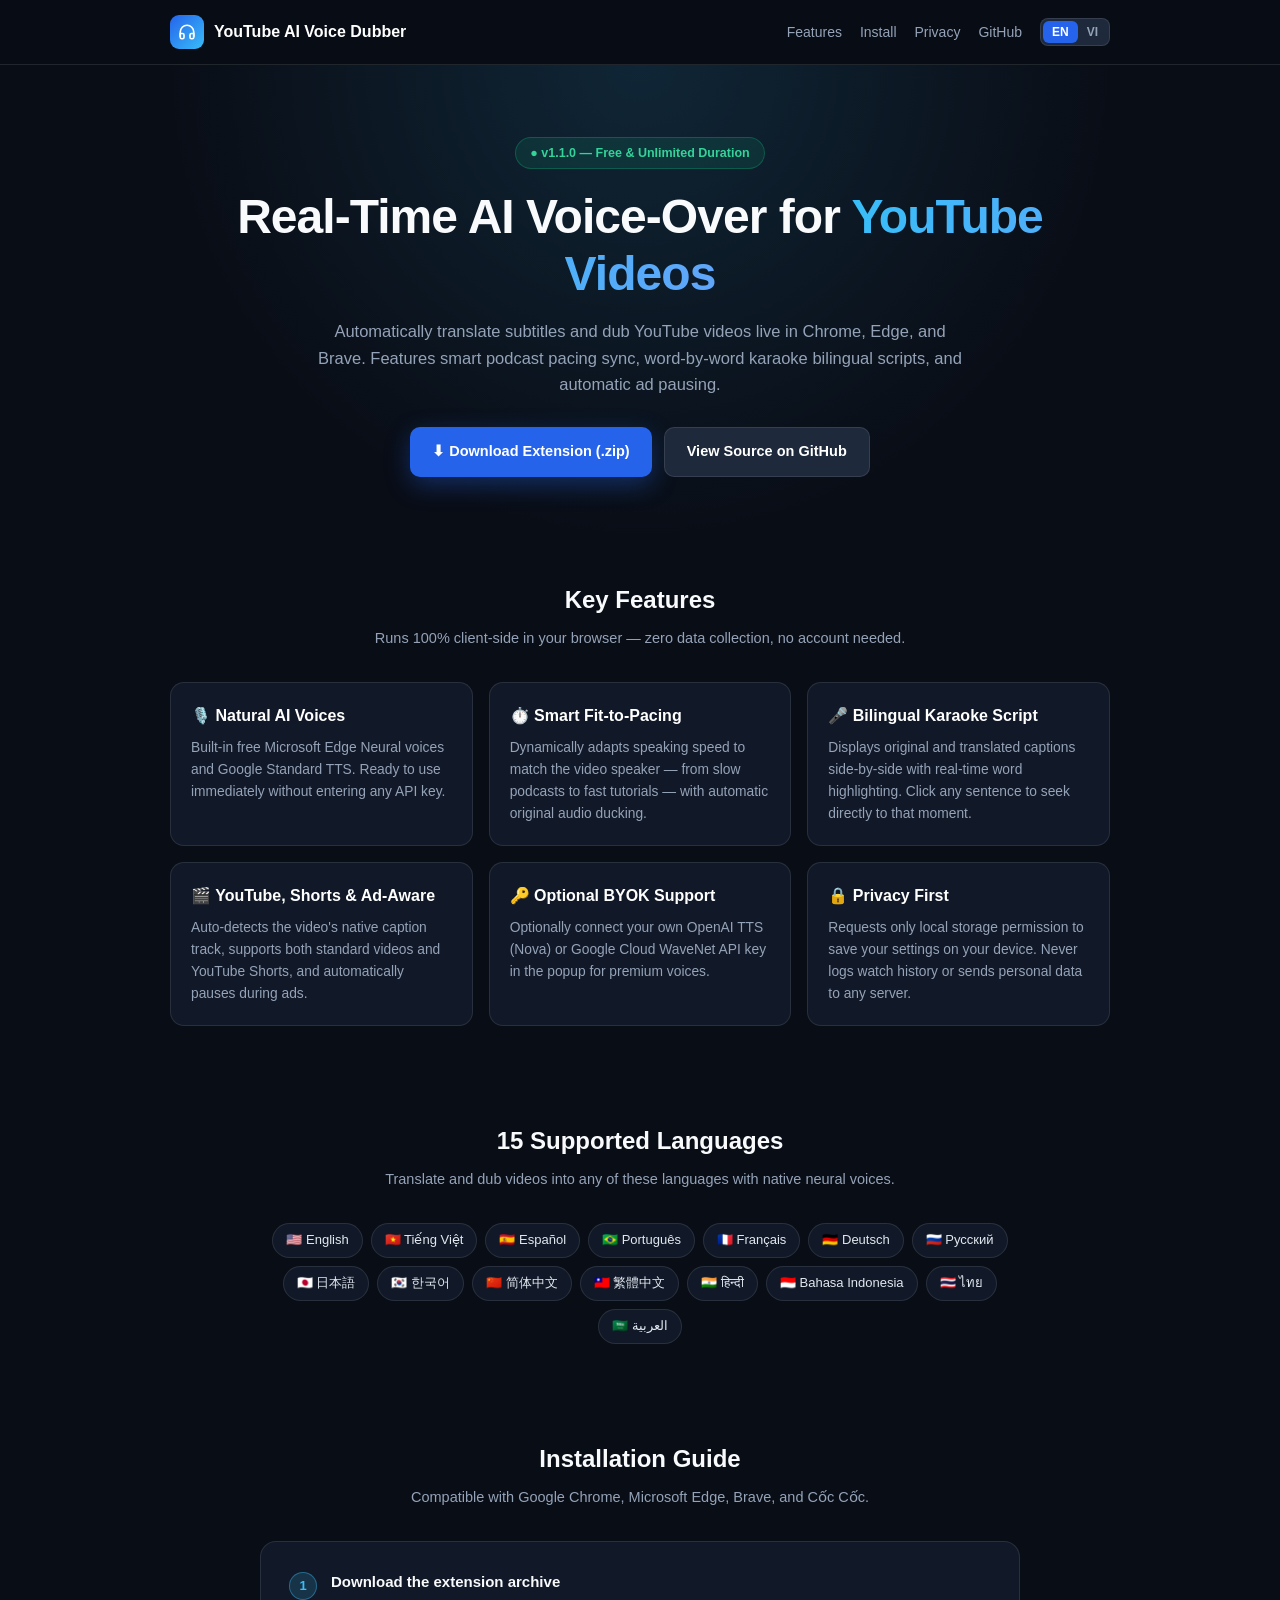
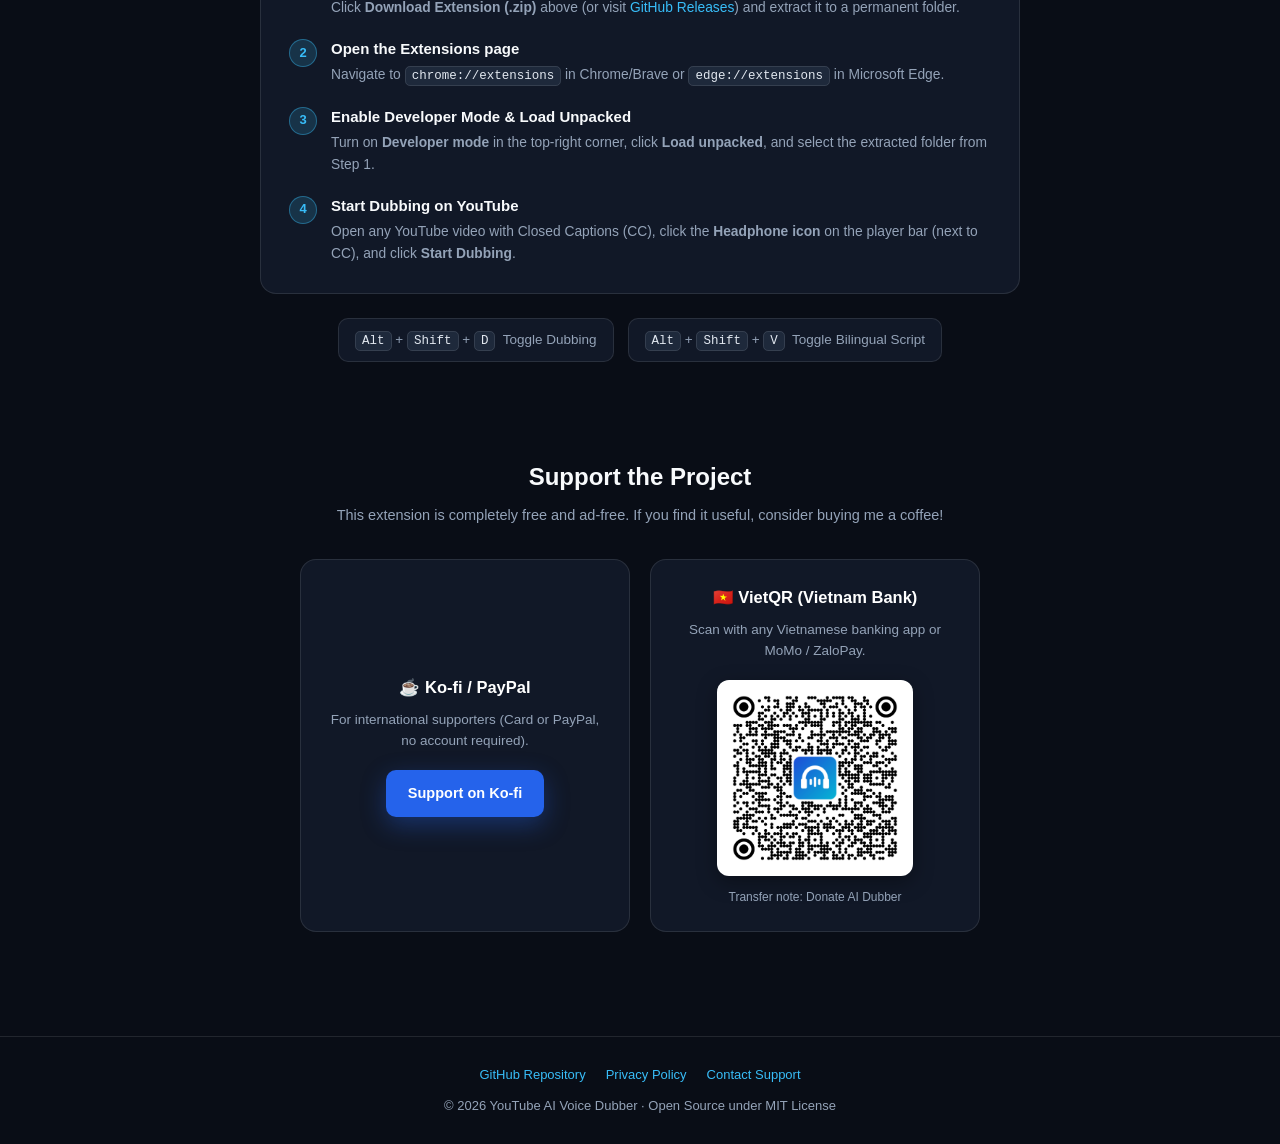
==== commit 5553145a: "chore: bump version to 1.1.0" ====
--- a/docs/index.html
+++ b/docs/index.html
@@ -365,7 +365,7 @@
   <main>
     <section class="hero">
       <div class="container">
-        <div class="badge" data-i18n="heroBadge">● v1.0.0 — Free &amp; Unlimited Duration</div>
+        <div class="badge" data-i18n="heroBadge">● v1.1.0 — Free &amp; Unlimited Duration</div>
         <h1 data-i18n-html="heroTitle">Real-Time AI Voice-Over for <span>YouTube Videos</span></h1>
         <p data-i18n="heroDesc">
           Automatically translate subtitles and dub YouTube videos live in Chrome, Edge, and Brave.
@@ -527,7 +527,7 @@
       donQrNote: "Transfer note: Donate AI Dubber",
         navFeatures: "Features",
         navInstall: "Install",
-        heroBadge: "● v1.0.0 — Free & Unlimited Duration",
+        heroBadge: "● v1.1.0 — Free & Unlimited Duration",
         heroTitle: "Real-Time AI Voice-Over for <span>YouTube Videos</span>",
         heroDesc: "Automatically translate subtitles and dub YouTube videos live in Chrome, Edge, and Brave. Features smart podcast pacing sync, word-by-word karaoke bilingual scripts, and automatic ad pausing.",
         ctaDownload: "⬇ Download Extension (.zip)",
@@ -571,7 +571,7 @@
       donQrNote: "Nội dung CK: Donate AI Dubber",
         navFeatures: "Tính năng",
         navInstall: "Cài đặt",
-        heroBadge: "● v1.0.0 — Miễn phí & Không giới hạn thời lượng",
+        heroBadge: "● v1.1.0 — Miễn phí & Không giới hạn thời lượng",
         heroTitle: "Thuyết minh video YouTube <span>thời gian thực</span> bằng giọng AI",
         heroDesc: "Tự động dịch phụ đề và lồng tiếng trực tiếp trên trình duyệt Chrome, Edge, Brave. Hỗ trợ đồng bộ nhịp podcast, hiển thị kịch bản song ngữ Karaoke và tự ngắt khi có quảng cáo.",
         ctaDownload: "⬇ Tải bản cài đặt (.zip)",
